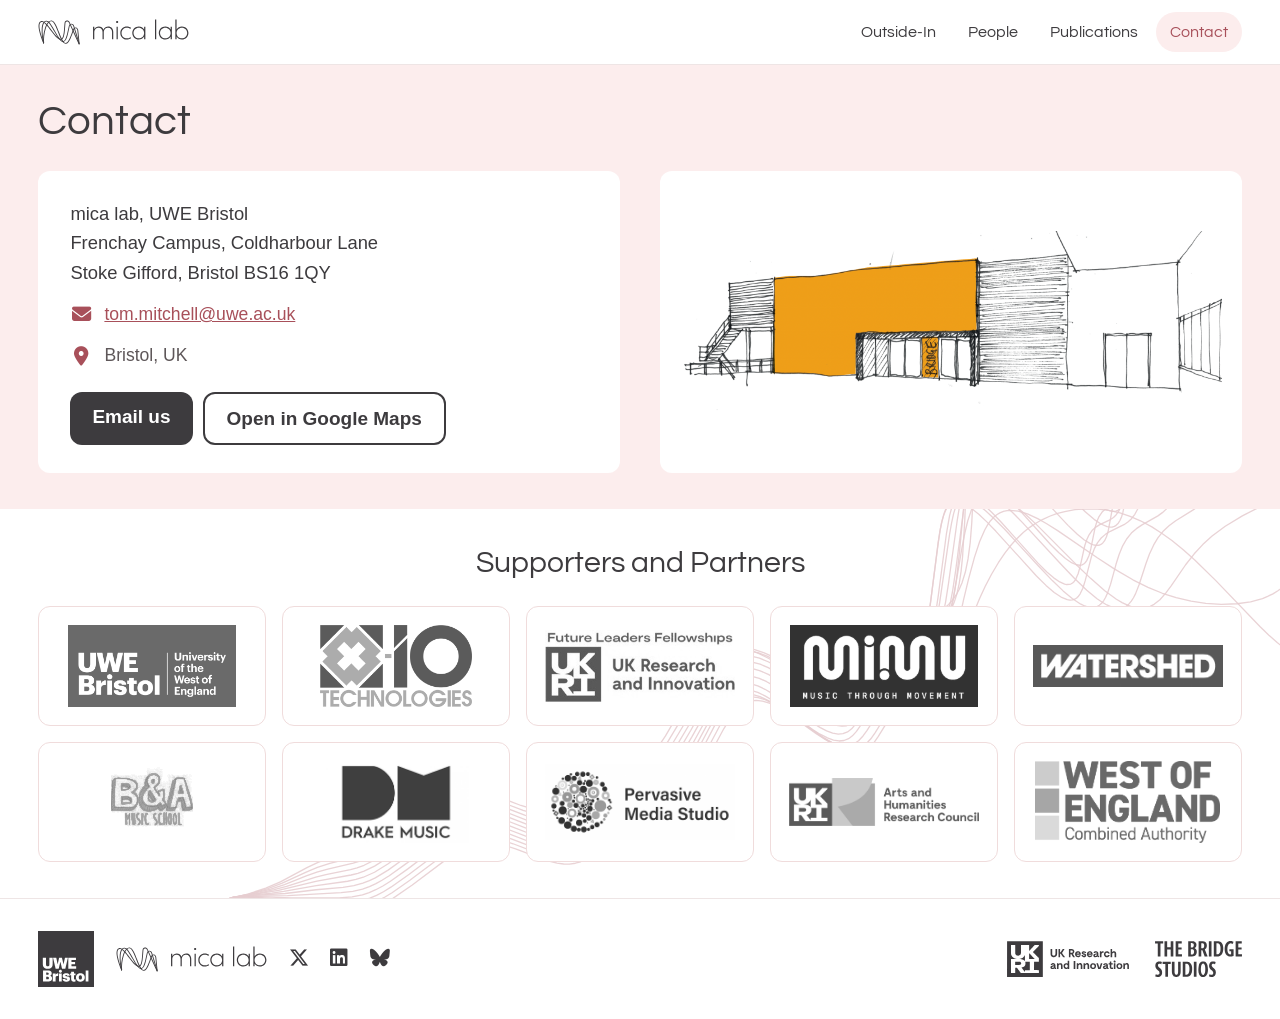
==== contact/index.html @ e56437fc "Redesign the site from the slide template (direction B) Light design using the mica lab palette and " ====
<!DOCTYPE html>
<html lang="en">
<head>
<title>mica lab: Contact</title>
<meta charset="UTF-8">
<meta name="viewport" content="width=device-width, initial-scale=1">
<link rel="stylesheet" href="/css/theme.css?v=5">
<link rel="stylesheet" href="https://cdnjs.cloudflare.com/ajax/libs/font-awesome/6.5.2/css/all.min.css">
<link rel="preconnect" href="https://fonts.googleapis.com">
<link rel="preconnect" href="https://fonts.gstatic.com" crossorigin>
<link href="https://fonts.googleapis.com/css2?family=Questrial&display=swap" rel="stylesheet">
<script src="/nav.js"></script>
<script src="/footer.js"></script>
</head>
<body>
<a class="skip" href="#main">Skip to content</a>
<div id="site-nav"></div>

<!-- Tone curve for pale logos: greyscale, darken mid-tones, keep white white -->
<svg width="0" height="0" style="position:absolute" aria-hidden="true">
  <filter id="ink" color-interpolation-filters="sRGB">
    <feColorMatrix type="saturate" values="0"/>
    <feComponentTransfer>
      <feFuncR type="table" tableValues="0 0.05 0.1 0.15 0.2 0.25 0.3 0.33 0.36 0.39 0.42 0.45 0.48 0.5 0.52 0.54 0.56 0.58 0.6 1"/>
      <feFuncG type="table" tableValues="0 0.05 0.1 0.15 0.2 0.25 0.3 0.33 0.36 0.39 0.42 0.45 0.48 0.5 0.52 0.54 0.56 0.58 0.6 1"/>
      <feFuncB type="table" tableValues="0 0.05 0.1 0.15 0.2 0.25 0.3 0.33 0.36 0.39 0.42 0.45 0.48 0.5 0.52 0.54 0.56 0.58 0.6 1"/>
    </feComponentTransfer>
  </filter>
</svg>

<main id="main">
  <div class="pagewave"></div>

  <header class="titleband blush">
    <div class="wrap"><h1>Contact</h1></div>
  </header>

  <section class="blush" style="padding-top:24px">
    <div class="wrap grid2" style="align-items:stretch">
      <div class="contact-card">
        <address>mica lab, UWE Bristol<br>Frenchay Campus, Coldharbour Lane<br>Stoke Gifford, Bristol BS16 1QY</address>
        <p class="line"><i class="fa-solid fa-envelope" aria-hidden="true"></i><a href="mailto:tom.mitchell@uwe.ac.uk">tom.mitchell@uwe.ac.uk</a></p>
        <p class="line"><i class="fa-solid fa-location-dot" aria-hidden="true"></i>Bristol, UK</p>
        <div class="btns">
          <a class="btn" href="mailto:tom.mitchell@uwe.ac.uk">Email us</a>
          <a class="btn ghost" href="https://maps.app.goo.gl/T4VXNbrNZiYLm13b9">Open in Google Maps</a>
        </div>
      </div>
      <div class="sketch">
        <img src="/images/bridge.png" alt="Architectural sketch of The Bridge building at UWE Bristol, with an orange facade and the word Bridge beside the entrance">
      </div>
    </div>
  </section>

  <section>
    <div class="wrap">
      <h2>Supporters and Partners</h2>
      <div class="logos">
        <a href="https://www.uwe.ac.uk/"><img src="/images/partners/uwe.png" alt="UWE Bristol"></a>
        <a href="https://x-io.co.uk/"><img src="/images/partners/xio.png" alt="x-io Technologies"></a>
        <a href="https://www.ukri.org/what-we-do/developing-people-and-skills/future-leaders-fellowships/"><img src="/images/partners/ukri.jpeg" alt="UKRI Future Leaders Fellowships"></a>
        <a href="https://mimugloves.com/"><img src="/images/partners/mimu.png" alt="MiMU"></a>
        <a href="https://www.watershed.co.uk/"><img src="/images/partners/watershed.png" alt="Watershed"></a>
        <a href="https://billyandandy.co.uk/"><img class="pale" src="/images/partners/banda.jpg" alt="Billy and Andy's Music School"></a>
        <a href="https://www.drakemusic.org/"><img src="/images/partners/drake.png" alt="Drake Music"></a>
        <a href="https://www.watershed.co.uk/studio/"><img src="/images/partners/pmstudio.png" alt="Pervasive Media Studio"></a>
        <a href="https://www.ukri.org/councils/ahrc/"><img src="/images/partners/ahrc.png" alt="Arts and Humanities Research Council"></a>
        <a href="https://www.westofengland-ca.gov.uk/"><img src="/images/partners/weca.png" alt="West of England Combined Authority"></a>
      </div>
    </div>
  </section>
</main>

<div id="site-footer"></div>
</body>
</html>
---- css/theme.css ----
/* mica lab site theme. Design notes: DESIGN.md */

:root {
  --charcoal: #3D3B3E;
  --grey: #5E5759;
  --rose: #A8505A;
  --pink: #F5C4C4;
  --blush: #FCEDED;
  --line: #F0DCDC;
  --gutter: max(16px, 3vw);
  --head: "Century Gothic", "Questrial", sans-serif;
  --body: Corbel, "Segoe UI", "Helvetica Neue", Arial, sans-serif;
}

*, *::before, *::after { box-sizing: border-box; }

html { scroll-behavior: smooth; }
@media (prefers-reduced-motion: reduce) { html { scroll-behavior: auto; } }

body {
  margin: 0;
  background: #fff;
  color: var(--grey);
  font-family: var(--body);
  font-size: 19px;
  line-height: 1.55;
}

h1, h2, h3 {
  font-family: var(--head);
  font-weight: 400;
  color: var(--charcoal);
  line-height: 1.2;
  margin: 0 0 .5em;
}
h1 { font-size: clamp(2rem, 4vw, 2.6rem); }
h2 { font-size: clamp(1.5rem, 3vw, 1.9rem); }
h3 { font-size: 1.1rem; font-weight: 700; }

a { color: var(--rose); }
a:focus-visible, button:focus-visible { outline: 3px solid var(--charcoal); outline-offset: 2px; }
img { max-width: 100%; display: block; }

.wrap { max-width: 1400px; margin: 0 auto; padding: 0 var(--gutter); }
.blush { background: var(--blush); }

.sr-only {
  position: absolute; width: 1px; height: 1px; overflow: hidden;
  clip: rect(0 0 0 0); white-space: nowrap;
}
.skip {
  position: absolute; left: 8px; top: -60px; z-index: 100;
  background: var(--charcoal); color: #fff; padding: 8px 14px; border-radius: 8px;
}
.skip:focus { top: 8px; }

/* ---------- Nav (built by nav.js) ---------- */
.nav { background: #fff; border-bottom: 1px solid #eee5e5; position: relative; z-index: 10; }
.nav .bar { display: flex; align-items: center; height: 64px; }
.nav .logo img { height: 26px; width: auto; }
.nav ul { display: flex; list-style: none; margin: 0 0 0 auto; padding: 0; gap: 4px; }
.nav li a {
  display: block; padding: 8px 14px; border-radius: 999px;
  font-family: var(--head); font-size: 16px; color: var(--charcoal); text-decoration: none;
}
.nav li a:hover { background: var(--blush); }
.nav li a[aria-current="page"] { background: var(--blush); color: var(--rose); }
.nav .menu {
  display: none; margin-left: auto; background: none; border: 0; padding: 8px;
  font-size: 22px; color: var(--charcoal); cursor: pointer;
}
@media (max-width: 700px) {
  .nav .menu { display: block; }
  .nav ul { display: none; }
  .nav.open ul {
    display: flex; flex-direction: column; position: absolute; left: 0; right: 0; top: 64px;
    background: #fff; border-bottom: 1px solid #eee5e5; padding: 8px var(--gutter) 16px;
  }
}

/* ---------- Page structure ---------- */
main { position: relative; }
main section, main header { position: relative; }
main section > .wrap, main header > .wrap { position: relative; z-index: 1; }
section { padding: 36px 0; }
section h2 { text-align: center; margin-bottom: .8em; }

/* Faint waveform stretched behind the whole page (all pages except Publications) */
.pagewave {
  position: absolute; inset: 0; z-index: 0; pointer-events: none;
  background: url(/images/waves/page-band.svg) no-repeat center / 100% 100%;
  opacity: .28;
}
/* A band that should sit above the page waveform */
section.above { z-index: 1; }

.titleband { padding: 32px 0 0; }
.titleband h1 { margin: 0; }
.titleband .sub { font-family: var(--head); color: var(--charcoal); font-size: 1.15rem; margin: .3em 0 0; }

.btn {
  display: inline-block; margin-top: 10px; padding: 10px 22px; border-radius: 12px;
  background: var(--charcoal); color: #fff; text-decoration: none; font-weight: 700;
}
.btn:hover { background: var(--rose); }
.btn.ghost { background: transparent; color: var(--charcoal); border: 2px solid var(--charcoal); }
.btn.ghost:hover { background: var(--charcoal); color: #fff; }

.grid2 { display: grid; grid-template-columns: 1fr 1fr; gap: 40px; }
@media (max-width: 700px) { .grid2 { grid-template-columns: 1fr; } }

/* ---------- Home ---------- */
.home-hero { padding: 72px 0 64px; overflow: hidden; }
.home-hero .herowave {
  position: absolute; inset: 0; pointer-events: none;
  background: url(/images/waves/page-band.svg) no-repeat center / 100% 100%;
  opacity: .35;
}
.home-hero h1 { font-size: clamp(3rem, 8vw, 5.5rem); line-height: 1; margin: 0 0 .25em; }
.home-hero .lede { font-family: var(--head); color: var(--charcoal); font-size: 1.25rem; margin: 0 0 1.2em; }
.home-hero .about { max-width: 40em; margin: 0; }
.collab { max-width: 40em; }
.collab .big {
  font-family: var(--head); color: var(--charcoal);
  font-size: clamp(1.5rem, 3vw, 2rem); line-height: 1.3; margin: 0 0 .6em;
}
.strip { width: 100%; height: 260px; object-fit: cover; border-radius: 12px; }

/* ---------- People ---------- */
.people {
  display: flex; flex-wrap: wrap; justify-content: center;
  gap: 24px 20px; text-align: center;
}
.people > div { width: calc((100% - 4 * 20px) / 5); }
.people .disc {
  max-width: 140px; aspect-ratio: 1; margin: 0 auto 10px;
  border-radius: 50%; padding: 5px; background: var(--pink);
}
.blush .people .disc { background: #fff; }
.people .disc img { width: 100%; height: 100%; object-fit: cover; border-radius: 50%; }
.people b { display: block; color: var(--charcoal); font-family: var(--head); font-size: 1.05rem; }
.people span { display: block; font-size: 15px; line-height: 1.4; margin-top: 2px; }
.people.small > div { width: calc((100% - 5 * 20px) / 6); }
.people.small .disc { max-width: 110px; padding: 4px; }
.people.small b { font-size: 1rem; }
@media (max-width: 900px) {
  .people > div, .people.small > div { width: calc((100% - 2 * 20px) / 3); }
}
@media (max-width: 600px) {
  .people > div, .people.small > div { width: calc((100% - 20px) / 2); }
}

/* ---------- Outside-In ---------- */
.oihead { display: flex; align-items: center; justify-content: space-between; gap: 24px; flex-wrap: wrap; }
.oihead .ukri { height: 56px; width: auto; }
.oihead h1 i { margin-right: .07em; } /* stop the italic "In" crowding the "t" */
.video { max-width: 1000px; margin: 0 auto; }
.video .frame { position: relative; aspect-ratio: 16 / 9; border-radius: 12px; overflow: hidden; background: #000; }
.video iframe { position: absolute; inset: 0; width: 100%; height: 100%; border: 0; }
.ad { display: flex; align-items: center; gap: 16px; flex-wrap: wrap; margin-top: 14px; }
.ad b { font-family: var(--head); color: var(--charcoal); }
details.adtext { margin-top: 12px; background: #fff; border-radius: 12px; padding: 14px 20px; }
details.adtext summary { cursor: pointer; font-family: var(--head); color: var(--charcoal); font-weight: 700; }
details.adtext p { margin: .8em 0 0; }
.lede-big {
  font-family: var(--head); color: var(--charcoal);
  font-size: clamp(1.25rem, 2.2vw, 1.5rem); line-height: 1.45; max-width: 820px; margin: 0 auto 1em;
}
.prose { max-width: 820px; margin: 0 auto; }
.diagram { max-width: 1100px; margin: 0 auto; }
.diagram img { width: 100%; }

/* ---------- Publications ---------- */
.tools {
  position: sticky; top: 0; z-index: 5;
  background: rgba(255, 255, 255, .96); border-bottom: 1px solid var(--line);
}
.tools .wrap { display: flex; flex-direction: column; gap: 8px; padding-top: 12px; padding-bottom: 12px; }
.tools .row { display: flex; flex-wrap: wrap; gap: 6px; align-items: center; }
.tools .lbl { font-family: var(--head); color: var(--charcoal); font-size: 15px; min-width: 64px; }
.chip {
  font: inherit; font-size: 14px; color: var(--charcoal); background: #fff;
  border: 1.5px solid #ead3d3; border-radius: 999px; padding: 3px 12px; cursor: pointer;
}
.chip[aria-pressed="true"] { background: var(--charcoal); border-color: var(--charcoal); color: #fff; }
.chip .n { color: var(--grey); font-size: 12px; margin-left: 4px; }
.chip[aria-pressed="true"] .n { color: var(--pink); }
.yr { font-size: 14px; color: var(--rose); text-decoration: none; padding: 2px 6px; border-radius: 6px; }
.yr:hover { background: var(--blush); }
.yr.off, .year.off, .pub.off { display: none; }
@media (max-width: 700px) { .tools { position: static; } .tools .lbl { min-width: 0; width: 100%; } }

.pubs { max-width: 1080px; margin-left: max(0px, calc((100vw - 1400px) / 2)); padding-top: 8px; }
.pubs .year {
  display: grid; grid-template-columns: 120px 1fr; gap: 20px;
  padding: 14px 0; border-top: 1px solid var(--line); scroll-margin-top: 110px;
}
.pubs .year:first-child { border-top: 0; }
.pubs .y {
  font-size: 1.7rem; color: var(--rose); line-height: 1; text-align: left;
  margin: 0; position: sticky; top: 84px; align-self: start;
}
.pub { display: grid; grid-template-columns: 60px 1fr; gap: 16px; padding: 7px 0; }
.pub .thumb img, .pub .ph { width: 60px; height: 76px; }
.pub .thumb img {
  object-fit: cover; object-position: top; border-radius: 6px;
  border: 1px solid #eadede; background: #fff;
}
.pub .a { font-size: 15px; margin: 0 0 2px; }
.pub .cite { margin: 0; line-height: 1.4; }
.pub .cite a { color: var(--charcoal); text-decoration: none; }
.pub .cite a:hover .t { text-decoration: underline; }
.pub .t { font-family: var(--head); font-size: 1.05rem; }
.pub .v { font-size: 16px; color: var(--grey); }
.pub .acts { display: flex; gap: 8px; flex-wrap: wrap; margin-top: 4px; }
.pub .acts a {
  display: inline-flex; align-items: center; gap: 6px; padding: 2px 11px;
  font-size: 13.5px; font-weight: 700; text-decoration: none;
  color: var(--rose); background: var(--blush); border-radius: 999px;
}
.pub .acts a:hover { background: var(--pink); color: var(--charcoal); }
.badge {
  display: inline-flex; align-items: center; gap: 6px; margin-right: 8px; padding: 1px 10px;
  font-size: 13px; font-weight: 700; color: #fff; background: var(--rose);
  border-radius: 999px; vertical-align: 2px;
}
@media (max-width: 700px) {
  .pubs .year { grid-template-columns: 1fr; gap: 4px; }
  .pubs .y { position: static; }
  .pub { grid-template-columns: 56px 1fr; gap: 14px; }
  .pub .thumb img { width: 56px; height: 72px; }
}

/* ---------- Contact ---------- */
.contact-card { background: #fff; border-radius: 12px; padding: 28px 32px; }
.contact-card address { font-style: normal; font-size: 1.15rem; line-height: 1.6; color: var(--charcoal); }
.contact-card .line { display: flex; align-items: center; gap: 12px; margin: 14px 0 0; font-size: 1.1rem; }
.contact-card .line i { width: 22px; text-align: center; color: var(--rose); font-size: 1.2rem; }
.contact-card .btns { margin-top: 22px; display: flex; gap: 10px; flex-wrap: wrap; }
.contact-card .btns .btn { margin-top: 0; }
.sketch { background: #fff; border-radius: 12px; padding: 20px; display: flex; align-items: center; }
.sketch img { width: 100%; }
.logos { display: grid; grid-template-columns: repeat(5, 1fr); gap: 16px; }
.logos a {
  display: flex; align-items: center; justify-content: center; height: 120px; padding: 18px;
  background: #fff; border: 1px solid var(--line); border-radius: 12px;
}
.logos a:hover, .logos a:focus-visible { border-color: var(--rose); }
.logos img {
  max-width: 100%; max-height: 100%; object-fit: contain;
  filter: grayscale(1); opacity: .8; transition: filter .2s, opacity .2s;
}
.logos img.pale { filter: url(#ink); } /* pale logos: darken mid-tones, keep white */
.logos a:hover img, .logos a:focus-visible img { filter: none; opacity: 1; }
@media (prefers-reduced-motion: reduce) { .logos img { transition: none; } }
@media (max-width: 900px) { .logos { grid-template-columns: repeat(3, 1fr); } }
@media (max-width: 600px) { .logos { grid-template-columns: repeat(2, 1fr); } .logos a { height: 96px; } }

/* ---------- Footer (built by footer.js) ---------- */
.site-footer { background: #fff; border-top: 1px solid #eee5e5; padding: 32px 0; }
.site-footer .row { display: flex; align-items: center; gap: 22px; flex-wrap: wrap; }
.site-footer .uwe { height: 56px; width: auto; }
.site-footer .mark { height: 26px; width: auto; }
.site-footer .social a { color: var(--charcoal); font-size: 20px; margin-right: 16px; text-decoration: none; }
.site-footer .social a:hover { color: var(--rose); }
.site-footer .partners { margin-left: auto; display: flex; gap: 26px; align-items: center; }
.site-footer .partners img { height: 36px; width: auto; }
@media (max-width: 700px) { .site-footer .partners { margin-left: 0; } }

/* Waveforms get squeezed tall on phones, so keep them fainter there */
@media (max-width: 700px) {
  .home-hero .herowave { opacity: .18; }
  .pagewave { opacity: .16; }
}
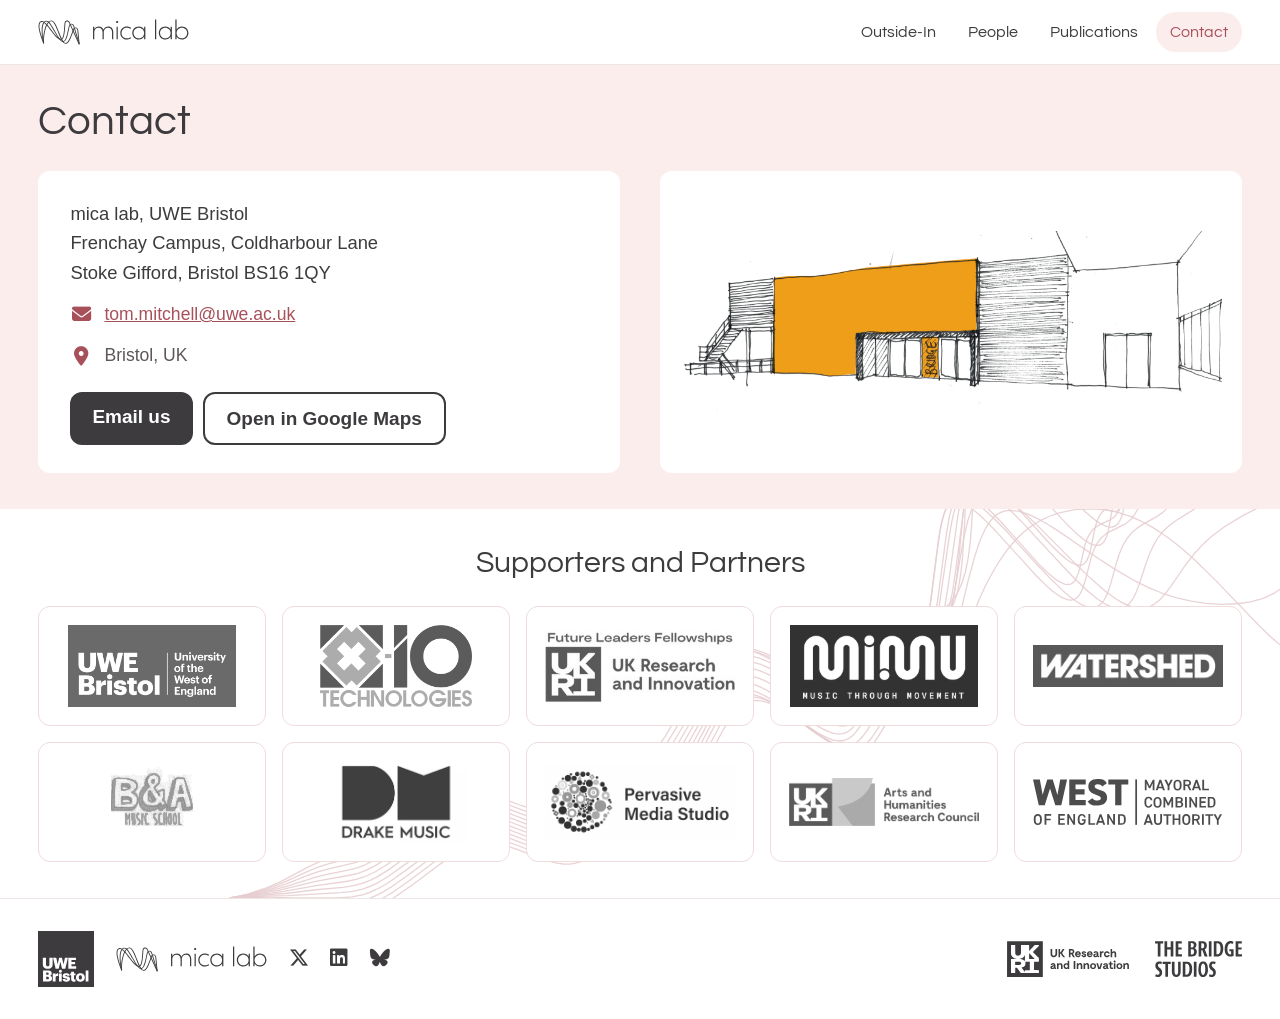
==== commit 2cfd8b8a: "Replace WECA with WEMCA The West of England Combined Authority is now the West of England Mayoral Co" ====
--- a/contact/index.html
+++ b/contact/index.html
@@ -65,7 +65,7 @@
         <a href="https://www.drakemusic.org/"><img src="/images/partners/drake.png" alt="Drake Music"></a>
         <a href="https://www.watershed.co.uk/studio/"><img src="/images/partners/pmstudio.png" alt="Pervasive Media Studio"></a>
         <a href="https://www.ukri.org/councils/ahrc/"><img src="/images/partners/ahrc.png" alt="Arts and Humanities Research Council"></a>
-        <a href="https://www.westofengland-ca.gov.uk/"><img src="/images/partners/weca.png" alt="West of England Combined Authority"></a>
+        <a href="https://www.westofengland-ca.gov.uk/"><img src="/images/partners/wemca.svg" alt="West of England Mayoral Combined Authority"></a>
       </div>
     </div>
   </section>
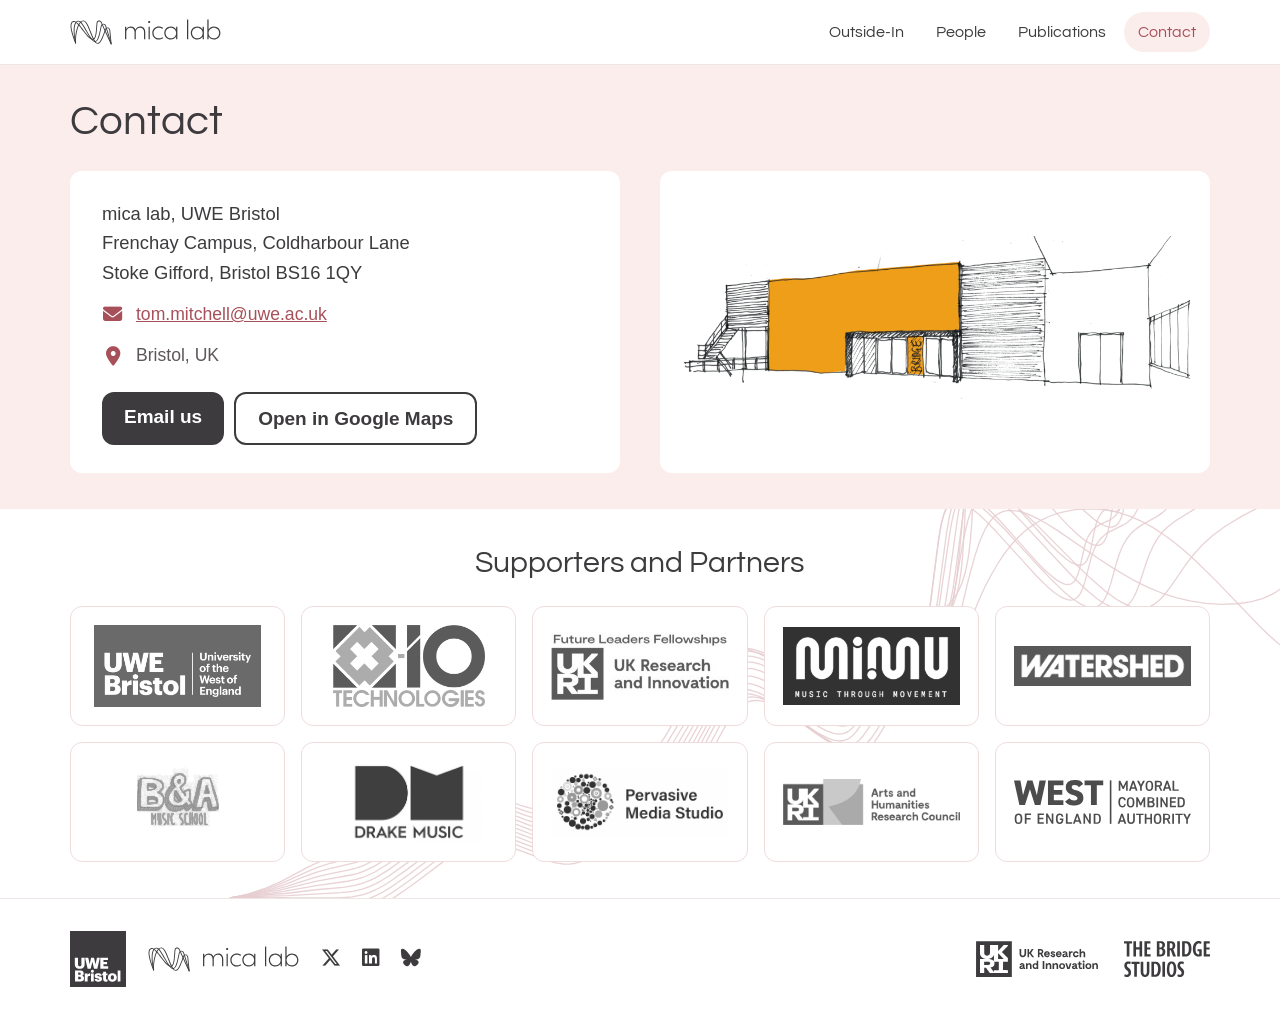
==== commit 7057e1ac: "Publications: Google Scholar-style list; centre all pages at 1140px - Rebuild the Publications page " ====
--- a/contact/index.html
+++ b/contact/index.html
@@ -4,7 +4,7 @@
 <title>mica lab: Contact</title>
 <meta charset="UTF-8">
 <meta name="viewport" content="width=device-width, initial-scale=1">
-<link rel="stylesheet" href="/css/theme.css?v=5">
+<link rel="stylesheet" href="/css/theme.css?v=6">
 <link rel="stylesheet" href="https://cdnjs.cloudflare.com/ajax/libs/font-awesome/6.5.2/css/all.min.css">
 <link rel="preconnect" href="https://fonts.googleapis.com">
 <link rel="preconnect" href="https://fonts.gstatic.com" crossorigin>
--- a/css/theme.css
+++ b/css/theme.css
@@ -41,7 +41,7 @@
 a:focus-visible, button:focus-visible { outline: 3px solid var(--charcoal); outline-offset: 2px; }
 img { max-width: 100%; display: block; }
 
-.wrap { max-width: 1400px; margin: 0 auto; padding: 0 var(--gutter); }
+.wrap { max-width: calc(1140px + 2 * var(--gutter)); margin: 0 auto; padding: 0 var(--gutter); } /* 1140px content column, centred */
 .blush { background: var(--blush); }
 
 .sr-only {
@@ -185,50 +185,45 @@
 .chip[aria-pressed="true"] { background: var(--charcoal); border-color: var(--charcoal); color: #fff; }
 .chip .n { color: var(--grey); font-size: 12px; margin-left: 4px; }
 .chip[aria-pressed="true"] .n { color: var(--pink); }
-.yr { font-size: 14px; color: var(--rose); text-decoration: none; padding: 2px 6px; border-radius: 6px; }
-.yr:hover { background: var(--blush); }
-.yr.off, .year.off, .pub.off { display: none; }
 @media (max-width: 700px) { .tools { position: static; } .tools .lbl { min-width: 0; width: 100%; } }
 
-.pubs { max-width: 1080px; margin-left: max(0px, calc((100vw - 1400px) / 2)); padding-top: 8px; }
-.pubs .year {
-  display: grid; grid-template-columns: 120px 1fr; gap: 20px;
-  padding: 14px 0; border-top: 1px solid var(--line); scroll-margin-top: 110px;
-}
-.pubs .year:first-child { border-top: 0; }
-.pubs .y {
-  font-size: 1.7rem; color: var(--rose); line-height: 1; text-align: left;
-  margin: 0; position: sticky; top: 84px; align-self: start;
-}
-.pub { display: grid; grid-template-columns: 60px 1fr; gap: 16px; padding: 7px 0; }
-.pub .thumb img, .pub .ph { width: 60px; height: 76px; }
-.pub .thumb img {
-  object-fit: cover; object-position: top; border-radius: 6px;
-  border: 1px solid #eadede; background: #fff;
-}
-.pub .a { font-size: 15px; margin: 0 0 2px; }
-.pub .cite { margin: 0; line-height: 1.4; }
-.pub .cite a { color: var(--charcoal); text-decoration: none; }
-.pub .cite a:hover .t { text-decoration: underline; }
-.pub .t { font-family: var(--head); font-size: 1.05rem; }
-.pub .v { font-size: 16px; color: var(--grey); }
-.pub .acts { display: flex; gap: 8px; flex-wrap: wrap; margin-top: 4px; }
-.pub .acts a {
-  display: inline-flex; align-items: center; gap: 6px; padding: 2px 11px;
-  font-size: 13.5px; font-weight: 700; text-decoration: none;
-  color: var(--rose); background: var(--blush); border-radius: 999px;
-}
-.pub .acts a:hover { background: var(--pink); color: var(--charcoal); }
+/* Scholar-style list: thumbnail | title, authors, venue, labels | links | year */
+.shead, .srow { display: grid; grid-template-columns: 52px minmax(0, 1fr) 90px 48px; gap: 0 16px; }
+.shead {
+  font-size: 12px; letter-spacing: .06em; text-transform: uppercase; color: var(--grey);
+  border-bottom: 1px solid #e3d2d2; padding: 10px 0 6px;
+}
+.srow { padding: 12px 0; border-bottom: 1px solid var(--line); align-items: start; }
+.srow.off { display: none; }
+.srow .thumb img {
+  width: 52px; height: 52px; object-fit: cover; object-position: top;
+  border-radius: 6px; border: 1px solid #eadede; background: #fff;
+}
+.srow .ti { display: block; color: var(--rose); text-decoration: none; line-height: 1.3; font-size: 17px; }
+.srow .ti:hover { text-decoration: underline; }
+.srow .au, .srow .ve, .srow .yr { color: #7a7375; font-size: 14px; line-height: 1.35; }
+.srow .au { margin-top: 3px; }
+.srow .vy { display: none; } /* year repeated in the venue line on phones only */
+.srow .labels { margin-top: 5px; }
+.srow .lk { display: flex; flex-direction: column; align-items: flex-start; gap: 2px; font-size: 13.5px; }
+.srow .lk a { display: inline-flex; gap: 6px; align-items: center; color: var(--rose); text-decoration: none; }
+.srow .lk a:hover { text-decoration: underline; }
+.srow .lk i { width: 14px; text-align: center; font-size: 12px; }
+.more-btn {
+  font: inherit; font-size: 13px; color: var(--rose); background: none; border: 0;
+  padding: 0 2px; cursor: pointer; text-decoration: underline;
+}
 .badge {
-  display: inline-flex; align-items: center; gap: 6px; margin-right: 8px; padding: 1px 10px;
-  font-size: 13px; font-weight: 700; color: #fff; background: var(--rose);
-  border-radius: 999px; vertical-align: 2px;
+  display: inline-flex; align-items: center; gap: 6px; margin-right: 6px; padding: 0 8px;
+  font-size: 12.5px; color: var(--rose); border: 1px solid #e3b8bd; border-radius: 999px;
 }
 @media (max-width: 700px) {
-  .pubs .year { grid-template-columns: 1fr; gap: 4px; }
-  .pubs .y { position: static; }
-  .pub { grid-template-columns: 56px 1fr; gap: 14px; }
-  .pub .thumb img { width: 56px; height: 72px; }
+  .shead { display: none; }
+  .srow { grid-template-columns: 44px minmax(0, 1fr); gap: 4px 12px; }
+  .srow .thumb img { width: 44px; height: 44px; }
+  .srow .lk { grid-column: 2; flex-direction: row; flex-wrap: wrap; gap: 4px 14px; }
+  .srow .yr { display: none; }
+  .srow .vy { display: inline; }
 }
 
 /* ---------- Contact ---------- */
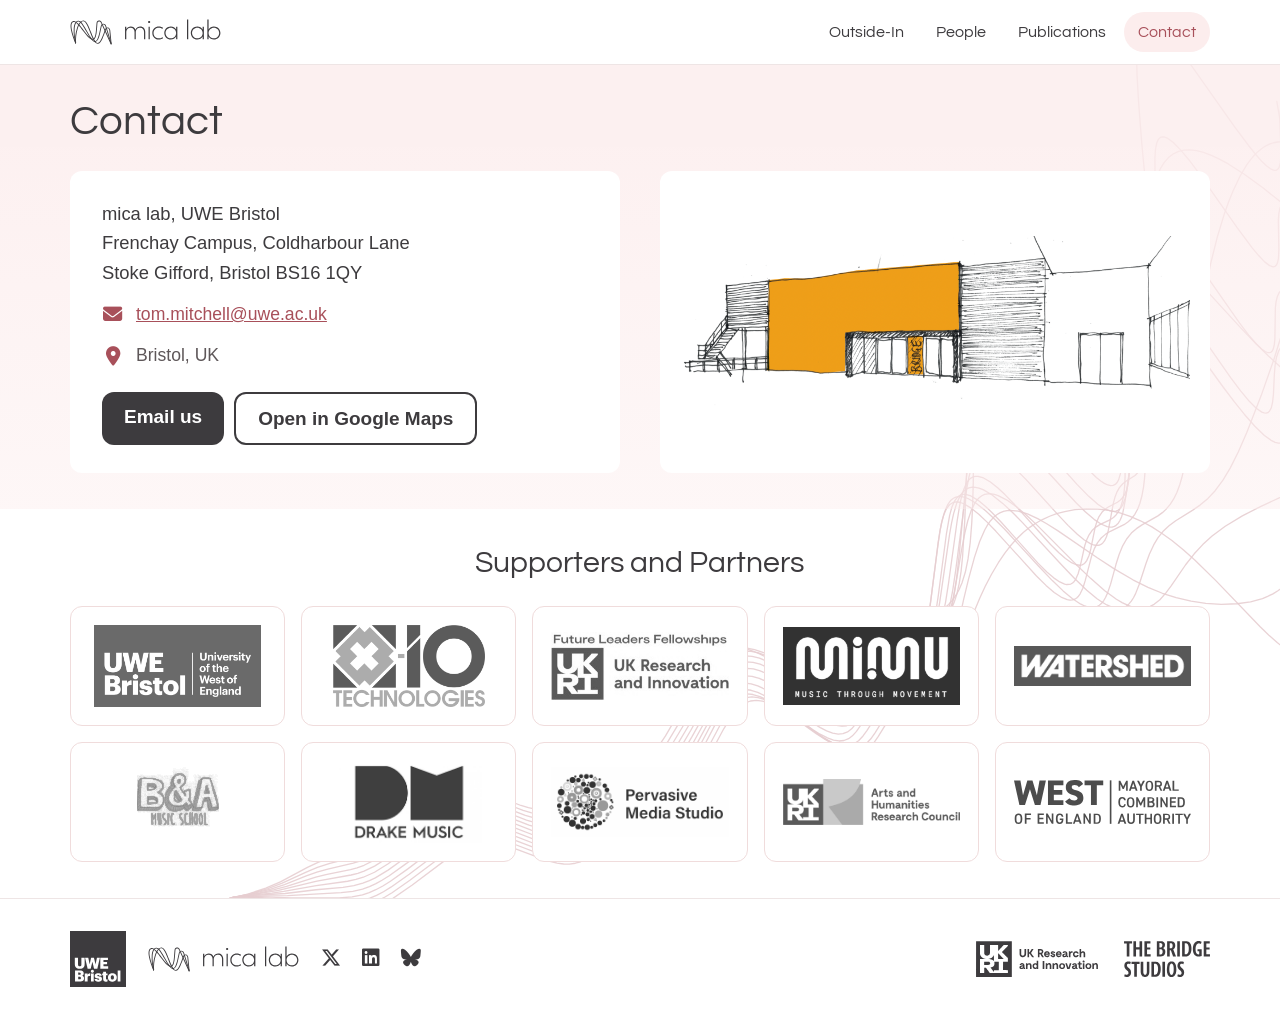
==== commit 371aca47: "Lighter pink bands, smaller landing text, "and" instead of "&" - Blush bands are translucent with a " ====
--- a/contact/index.html
+++ b/contact/index.html
@@ -4,7 +4,7 @@
 <title>mica lab: Contact</title>
 <meta charset="UTF-8">
 <meta name="viewport" content="width=device-width, initial-scale=1">
-<link rel="stylesheet" href="/css/theme.css?v=6">
+<link rel="stylesheet" href="/css/theme.css?v=9">
 <link rel="stylesheet" href="https://cdnjs.cloudflare.com/ajax/libs/font-awesome/6.5.2/css/all.min.css">
 <link rel="preconnect" href="https://fonts.googleapis.com">
 <link rel="preconnect" href="https://fonts.gstatic.com" crossorigin>
--- a/css/theme.css
+++ b/css/theme.css
@@ -43,6 +43,9 @@
 
 .wrap { max-width: calc(1140px + 2 * var(--gutter)); margin: 0 auto; padding: 0 var(--gutter); } /* 1140px content column, centred */
 .blush { background: var(--blush); }
+/* Bands are translucent with a soft fade, so the background waveform shows through */
+main .blush { background: linear-gradient(to bottom, rgba(252, 237, 237, .8), rgba(252, 237, 237, .45)); }
+main .titleband.blush { background: rgba(252, 237, 237, .8); } /* flat, so it joins the band below without a seam */
 
 .sr-only {
   position: absolute; width: 1px; height: 1px; overflow: hidden;
@@ -110,19 +113,20 @@
 @media (max-width: 700px) { .grid2 { grid-template-columns: 1fr; } }
 
 /* ---------- Home ---------- */
-.home-hero { padding: 72px 0 64px; overflow: hidden; }
-.home-hero .herowave {
+.herozone { position: relative; overflow: hidden; } /* landing hero + contact band share one waveform */
+.home-hero { padding: 72px 0 64px; }
+.herozone .herowave {
   position: absolute; inset: 0; pointer-events: none;
   background: url(/images/waves/page-band.svg) no-repeat center / 100% 100%;
   opacity: .35;
 }
 .home-hero h1 { font-size: clamp(3rem, 8vw, 5.5rem); line-height: 1; margin: 0 0 .25em; }
 .home-hero .lede { font-family: var(--head); color: var(--charcoal); font-size: 1.25rem; margin: 0 0 1.2em; }
-.home-hero .about { max-width: 40em; margin: 0; }
+.home-hero .about { max-width: 40em; margin: 0; font-size: 17px; }
 .collab { max-width: 40em; }
 .collab .big {
   font-family: var(--head); color: var(--charcoal);
-  font-size: clamp(1.5rem, 3vw, 2rem); line-height: 1.3; margin: 0 0 .6em;
+  font-size: 17px; line-height: 1.55; margin: 0 0 .6em;
 }
 .strip { width: 100%; height: 260px; object-fit: cover; border-radius: 12px; }
 
@@ -264,6 +268,6 @@
 
 /* Waveforms get squeezed tall on phones, so keep them fainter there */
 @media (max-width: 700px) {
-  .home-hero .herowave { opacity: .18; }
+  .herozone .herowave { opacity: .18; }
   .pagewave { opacity: .16; }
 }
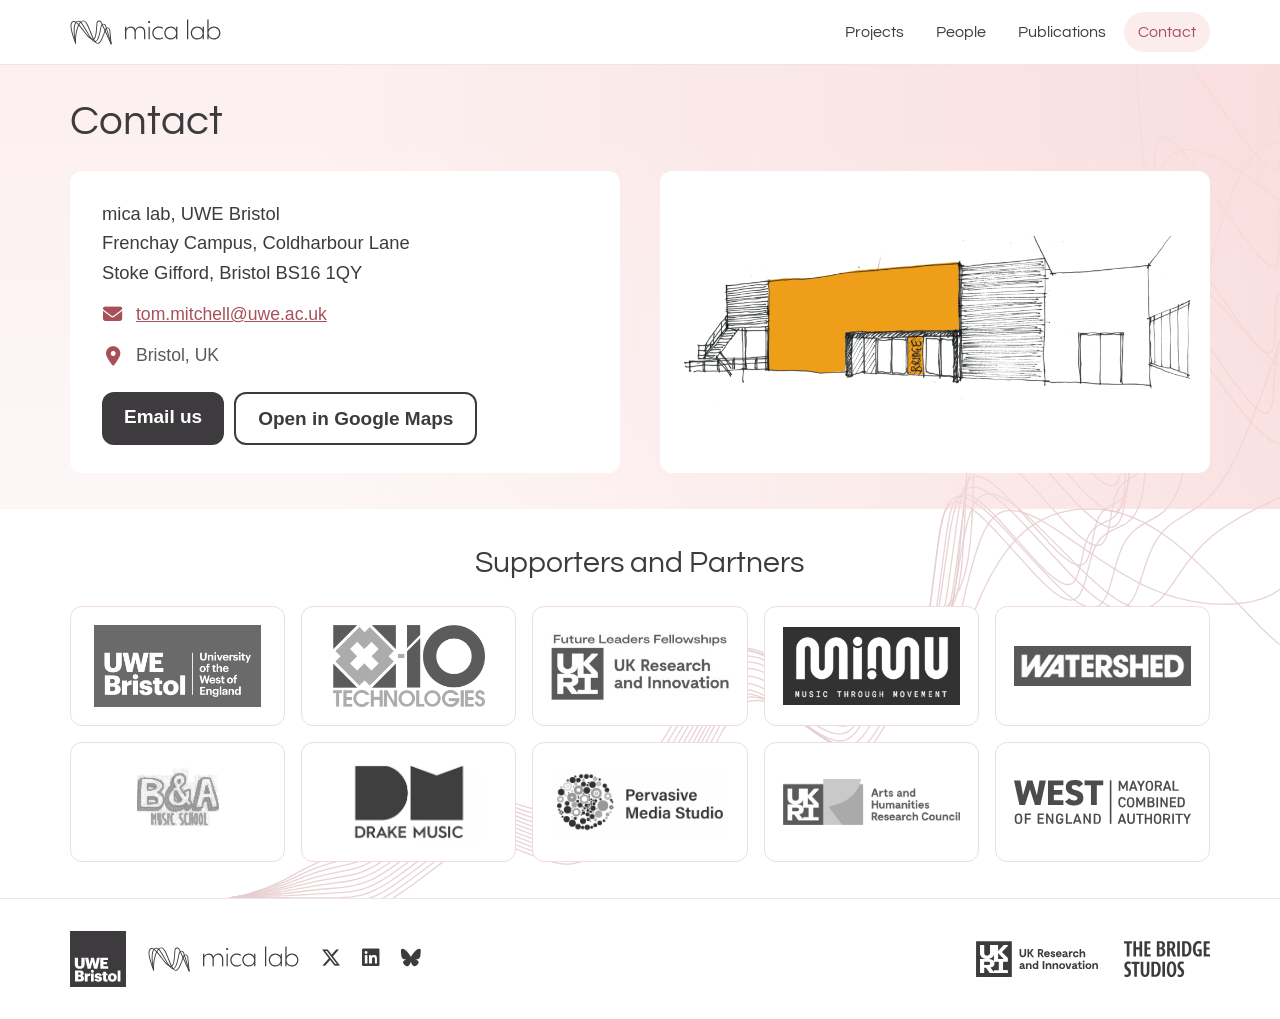
==== commit 586ae908: "Add Projects: tile grid with pop-ups; merge Outside-In into it - projects/: square tile grid (names " ====
--- a/contact/index.html
+++ b/contact/index.html
@@ -4,7 +4,7 @@
 <title>mica lab: Contact</title>
 <meta charset="UTF-8">
 <meta name="viewport" content="width=device-width, initial-scale=1">
-<link rel="stylesheet" href="/css/theme.css?v=9">
+<link rel="stylesheet" href="/css/theme.css?v=13">
 <link rel="stylesheet" href="https://cdnjs.cloudflare.com/ajax/libs/font-awesome/6.5.2/css/all.min.css">
 <link rel="preconnect" href="https://fonts.googleapis.com">
 <link rel="preconnect" href="https://fonts.gstatic.com" crossorigin>
@@ -17,7 +17,7 @@
 <div id="site-nav"></div>
 
 <!-- Tone curve for pale logos: greyscale, darken mid-tones, keep white white -->
-<svg width="0" height="0" style="position:absolute" aria-hidden="true">
+<svg width="0" height="0" style="position:absolute" aria-hidden="true" data-preview="ink">
   <filter id="ink" color-interpolation-filters="sRGB">
     <feColorMatrix type="saturate" values="0"/>
     <feComponentTransfer>
@@ -36,7 +36,7 @@
   </header>
 
   <section class="blush" style="padding-top:24px">
-    <div class="wrap grid2" style="align-items:stretch">
+    <div class="wrap grid2" style="align-items:stretch" data-preview="card">
       <div class="contact-card">
         <address>mica lab, UWE Bristol<br>Frenchay Campus, Coldharbour Lane<br>Stoke Gifford, Bristol BS16 1QY</address>
         <p class="line"><i class="fa-solid fa-envelope" aria-hidden="true"></i><a href="mailto:tom.mitchell@uwe.ac.uk">tom.mitchell@uwe.ac.uk</a></p>
@@ -55,7 +55,7 @@
   <section>
     <div class="wrap">
       <h2>Supporters and Partners</h2>
-      <div class="logos">
+      <div class="logos" data-preview="partners">
         <a href="https://www.uwe.ac.uk/"><img src="/images/partners/uwe.png" alt="UWE Bristol"></a>
         <a href="https://x-io.co.uk/"><img src="/images/partners/xio.png" alt="x-io Technologies"></a>
         <a href="https://www.ukri.org/what-we-do/developing-people-and-skills/future-leaders-fellowships/"><img src="/images/partners/ukri.jpeg" alt="UKRI Future Leaders Fellowships"></a>
--- a/css/theme.css
+++ b/css/theme.css
@@ -6,6 +6,9 @@
   --rose: #A8505A;
   --pink: #F5C4C4;
   --blush: #FCEDED;
+  /* Laid over blush bands: pale where the text sits on the left, warming to pink on the right.
+     It runs across, not down, so stacked bands line up without a seam. */
+  --blush-tint: linear-gradient(to right, rgba(245, 196, 196, 0) 25%, rgba(245, 196, 196, .4));
   --line: #F0DCDC;
   --gutter: max(16px, 3vw);
   --head: "Century Gothic", "Questrial", sans-serif;
@@ -44,8 +47,8 @@
 .wrap { max-width: calc(1140px + 2 * var(--gutter)); margin: 0 auto; padding: 0 var(--gutter); } /* 1140px content column, centred */
 .blush { background: var(--blush); }
 /* Bands are translucent with a soft fade, so the background waveform shows through */
-main .blush { background: linear-gradient(to bottom, rgba(252, 237, 237, .8), rgba(252, 237, 237, .45)); }
-main .titleband.blush { background: rgba(252, 237, 237, .8); } /* flat, so it joins the band below without a seam */
+main .blush { background: var(--blush-tint), linear-gradient(to bottom, rgba(252, 237, 237, .8), rgba(252, 237, 237, .45)); }
+main .titleband.blush { background: var(--blush-tint), rgba(252, 237, 237, .8); } /* no top-to-bottom fade, so it joins the band below without a seam */
 
 .sr-only {
   position: absolute; width: 1px; height: 1px; overflow: hidden;
@@ -113,7 +116,7 @@
 @media (max-width: 700px) { .grid2 { grid-template-columns: 1fr; } }
 
 /* ---------- Home ---------- */
-.herozone { position: relative; overflow: hidden; } /* landing hero + contact band share one waveform */
+.herozone { position: relative; overflow: hidden; } /* the landing hero and banner band sit over one waveform */
 .home-hero { padding: 72px 0 64px; }
 .herozone .herowave {
   position: absolute; inset: 0; pointer-events: none;
@@ -123,12 +126,46 @@
 .home-hero h1 { font-size: clamp(3rem, 8vw, 5.5rem); line-height: 1; margin: 0 0 .25em; }
 .home-hero .lede { font-family: var(--head); color: var(--charcoal); font-size: 1.25rem; margin: 0 0 1.2em; }
 .home-hero .about { max-width: 40em; margin: 0; font-size: 17px; }
-.collab { max-width: 40em; }
-.collab .big {
-  font-family: var(--head); color: var(--charcoal);
-  font-size: 17px; line-height: 1.55; margin: 0 0 .6em;
-}
-.strip { width: 100%; height: 260px; object-fit: cover; border-radius: 12px; }
+/* The whole collage, in the content column on a blush band, toned to the palette
+   (partly greyscale with a pink tint, so some colour comes through). On phones it keeps a readable height and scrolls sideways. */
+.bannerband { padding: 28px 0; }
+.banner { position: relative; z-index: 1; }
+.banner { overflow-x: auto; border-radius: 12px; }
+.banner .bin { position: relative; } /* sized to the image, so the tint scrolls with it on phones */
+.banner img { width: 100%; height: auto; filter: grayscale(.55) contrast(.9) brightness(1.05); }
+.banner .bin::after { content: ""; position: absolute; inset: 0; pointer-events: none; background: var(--pink); mix-blend-mode: multiply; opacity: .4; }
+@media (max-width: 700px) {
+  .banner .bin { width: max-content; }
+  .banner img { width: auto; max-width: none; height: 150px; }
+}
+
+/* Previews of the other pages, filled by previews.js */
+.preview { padding: 48px 0; }
+.pvhead { margin-bottom: 18px; }
+.pvhead h2 { margin: 0; text-align: left; }
+/* Each preview is cut off with a fade (a mask, so the waveform shows through), to show there is more on the full page */
+.pvclip.loaded { position: relative; max-height: var(--pv-h); overflow: hidden; }
+.pvclip.loaded {
+  -webkit-mask-image: linear-gradient(to bottom, #000 calc(100% - 140px), transparent);
+  mask-image: linear-gradient(to bottom, #000 calc(100% - 140px), transparent);
+}
+/* A different slide waveform, very faint, behind each preview */
+.pvwave {
+  position: absolute; inset: 0; z-index: 0; pointer-events: none;
+  background: no-repeat center / 100% 100%; opacity: .28;
+}
+@media (max-width: 700px) { .pvwave { opacity: .16; } }
+@media (max-width: 700px) { .pvclip.loaded { max-height: var(--pv-h-sm); } }
+.pvmore { text-align: center; margin: 14px 0 0; }
+.pvclip .people + .people { margin-top: 32px; }
+.pvmore a {
+  display: inline-block; font-family: var(--head); font-size: 17px; text-decoration: none;
+  color: var(--rose); border: 2px solid var(--rose); border-radius: 999px; padding: 6px 20px;
+}
+.pvmore a:hover { background: var(--rose); color: #fff; }
+.pvmore a i { font-size: .85em; margin-left: 4px; }
+.preview .logos { margin-top: 24px; }
+.preview .ptiles { padding-top: 4px; } /* room for the focus ring */
 
 /* ---------- People ---------- */
 .people {
@@ -154,10 +191,7 @@
   .people > div, .people.small > div { width: calc((100% - 20px) / 2); }
 }
 
-/* ---------- Outside-In ---------- */
-.oihead { display: flex; align-items: center; justify-content: space-between; gap: 24px; flex-wrap: wrap; }
-.oihead .ukri { height: 56px; width: auto; }
-.oihead h1 i { margin-right: .07em; } /* stop the italic "In" crowding the "t" */
+/* ---------- Video with audio description (project pages) ---------- */
 .video { max-width: 1000px; margin: 0 auto; }
 .video .frame { position: relative; aspect-ratio: 16 / 9; border-radius: 12px; overflow: hidden; background: #000; }
 .video iframe { position: absolute; inset: 0; width: 100%; height: 100%; border: 0; }
@@ -173,6 +207,123 @@
 .prose { max-width: 820px; margin: 0 auto; }
 .diagram { max-width: 1100px; margin: 0 auto; }
 .diagram img { width: 100%; }
+
+/* ---------- Projects ---------- */
+/* Grid of square tiles; the name shows on hover or focus (always on touch screens) */
+.ptiles { list-style: none; margin: 0; padding: 0; display: grid; grid-template-columns: repeat(3, 1fr); gap: 20px; }
+@media (max-width: 900px) { .ptiles { grid-template-columns: repeat(2, 1fr); } }
+@media (max-width: 480px) { .ptiles { gap: 12px; } }
+.ptile {
+  position: relative; display: block; width: 100%; aspect-ratio: 1; overflow: hidden;
+  padding: 0; border: 0; border-radius: 12px; background: #fff; cursor: pointer; font: inherit;
+}
+.ptile img {
+  width: 100%; height: 100%; object-fit: cover; display: block;
+  filter: grayscale(.55) contrast(.9) brightness(1.05); transition: transform .4s, filter .4s;
+}
+/* Toned like the landing banner: part greyscale under a pink wash; full colour on hover or focus */
+.ptile:has(img)::after {
+  content: ""; position: absolute; inset: 0; pointer-events: none;
+  background: var(--pink); mix-blend-mode: multiply; opacity: .4; transition: opacity .4s;
+}
+.ptile:hover img, .ptile:focus-visible img { filter: none; }
+.ptile:hover::after, .ptile:focus-visible::after { opacity: 0; }
+.ptile.soon { background: linear-gradient(135deg, rgba(245, 196, 196, 0) 30%, rgba(245, 196, 196, .45)), var(--blush); border: 1px solid var(--line); }
+.ptile.soon::before { /* the slide waveform, faint */
+  content: ""; position: absolute; inset: 0; background: var(--wave) no-repeat center / 100% 100%; opacity: .3;
+}
+.ptile .psoon {
+  position: absolute; inset: 0; display: grid; place-items: center;
+  font-family: var(--head); color: var(--grey); font-size: 1.05rem;
+}
+.ptile .pname {
+  position: absolute; inset: 0; display: grid; place-items: center; padding: 16px; text-align: center;
+  background: rgba(61, 59, 62, .62); color: #fff; font-family: var(--head); font-size: clamp(1.1rem, 2.2vw, 1.5rem);
+  opacity: 0; transition: opacity .25s; z-index: 1;
+}
+.ptile:hover .pname, .ptile:focus-visible .pname { opacity: 1; }
+.ptile:hover img, .ptile:focus-visible img { transform: scale(1.04); }
+.ptile:focus-visible { outline: 3px solid var(--rose); outline-offset: 3px; }
+@media (hover: none) {
+  .ptile .pname { opacity: 1; inset: auto 0 0 0; padding: 10px 12px; font-size: 1rem; }
+  .ptile.soon .pname { background: rgba(61, 59, 62, .45); }
+}
+@media (prefers-reduced-motion: reduce) { .ptile img, .ptile .pname, .ptile::after { transition: none; } }
+
+/* A project page: also what the pop-up shows */
+.projhead h1 i, .projhead h2 i { margin-right: .07em; } /* stop the italic "In" crowding the "t" */
+.projhead .back { margin-bottom: 10px; }
+/* Title on the left, a bold "Read more" button on the right (it drops below on narrow screens) */
+.projtitle { display: flex; justify-content: space-between; align-items: flex-start; gap: 12px 24px; flex-wrap: wrap; }
+/* Right of the title: Read more (pop-up only) above the funder's logo */
+.projside { display: flex; flex-direction: column; align-items: flex-end; gap: 14px; }
+.funderlogo { height: 56px; width: auto; }
+@media (max-width: 600px) { .projside { flex-direction: row; align-items: center; } .funderlogo { height: 44px; } }
+/* In the pop-up: title, then the logo centred in the space, then Read more on the right */
+.pop .projtitle { align-items: center; }
+.pop .projside { flex: 1; flex-direction: row-reverse; align-items: center; }
+.pop .funderlogo { margin: 0 auto; }
+@media (max-width: 600px) { .pop .projside { flex: none; flex-direction: row; } .pop .funderlogo { margin: 0; } }
+.readmore { display: none; } /* the full page is already here */
+.pop .readmore {
+  flex: none; display: inline-flex; align-items: center; gap: 8px;
+  padding: 9px 22px; border: 2px solid var(--rose); border-radius: 999px; background: var(--rose); color: #fff;
+  font-family: var(--head); font-size: 17px; font-weight: 700; text-decoration: none;
+}
+.pop .readmore:hover, .pop .readmore:focus-visible { background: #fff; color: var(--rose); }
+.readmore i { font-size: .85em; }
+.credits { display: grid; grid-template-columns: 1fr 1fr; gap: 24px 48px; max-width: 820px; margin: 0 auto; }
+.credits h2, .credits h3 { text-align: left; margin: 0 0 .5em; font-size: 1.35rem; }
+.credits ul { list-style: none; margin: 0; padding: 0; }
+.credits li { margin: 0 0 10px; }
+/* Each collaborator or funder: a small logo tile, then the name */
+.credits li a { display: inline-flex; align-items: center; gap: 14px; text-decoration: none; }
+.credits li a:hover { text-decoration: underline; }
+.clogo {
+  flex: none; display: flex; align-items: center; justify-content: center; width: 84px; height: 48px; padding: 6px 10px;
+  background: #fff; border: 1px solid var(--line); border-radius: 10px;
+}
+.clogo img { max-width: 100%; max-height: 100%; object-fit: contain; filter: grayscale(1); opacity: .8; transition: filter .2s, opacity .2s; }
+.clogo img.pale { filter: url(#ink); }
+.credits li a:hover .clogo, .credits li a:focus-visible .clogo { border-color: var(--rose); }
+.credits li a:hover img, .credits li a:focus-visible img { filter: none; opacity: 1; }
+.credits .grant { display: block; margin: 4px 0 0 98px; font-size: 14px; }
+@media (max-width: 600px) { .credits { grid-template-columns: 1fr; } }
+.projpubs { max-width: 1000px; margin: 0 auto; }
+
+/* The pop-up: the copied blocks stack as alternating blush and white bands */
+html:has(.pop[open]) { overflow: hidden; }
+.pop {
+  width: min(1000px, calc(100% - 32px)); max-width: none; max-height: calc(100% - 48px); padding: 0;
+  border: 0; border-radius: 16px; background: #fff; color: var(--grey);
+  box-shadow: 0 20px 60px rgba(61, 59, 62, .3); overflow-y: auto; overscroll-behavior: contain;
+}
+.pop::backdrop { background: rgba(61, 59, 62, .55); }
+.pop-close {
+  position: sticky; top: 12px; float: right; margin: 12px 12px -52px 0; z-index: 2;
+  width: 40px; height: 40px; border-radius: 50%; border: 2px solid var(--rose);
+  background: #fff; color: var(--rose); font-size: 1.1rem; cursor: pointer;
+}
+.pop-close:hover, .pop-close:focus-visible { background: var(--rose); color: #fff; }
+.pop-close:focus-visible { outline: 2px solid var(--rose); outline-offset: 2px; }
+.pop-body > [data-from] > * { padding-left: 40px; padding-right: 40px; }
+.pop-body .projhead { background: var(--blush-tint), var(--blush); padding-top: 28px; padding-bottom: 20px; padding-right: 72px; }
+.pop-body .projhead h2 { margin: 0; text-align: left; font-size: clamp(1.6rem, 3.4vw, 2.2rem); }
+.pop-body .video { background: var(--blush-tint), var(--blush); padding-bottom: 28px; max-width: none; }
+.pop-body .prose { max-width: none; padding-top: 28px; padding-bottom: 12px; }
+.pop-body .lede-big { margin: 0 0 .6em; max-width: none; }
+.pop-body .credits { max-width: none; background: var(--blush-tint), var(--blush); padding-top: 24px; padding-bottom: 24px; }
+.pop-body > div > :last-child { padding-top: 24px; padding-bottom: 32px; }
+.pop-body > div > :last-child > h3 { text-align: left; margin: 0 0 .3em; font-size: 1.35rem; }
+.pop-body .projpubs { padding: 0; max-width: none; }
+.pop-wait, .pop-soon { padding: 40px; margin: 0; }
+.pop-soon h2 { text-align: left; margin-top: 0; }
+@media (max-width: 600px) {
+  .pop { width: 100%; max-height: 100%; height: 100%; border-radius: 0; }
+  .pop-body > [data-from] > * { padding-left: 16px; padding-right: 16px; }
+  .pop-body .projhead { padding-right: 64px; }
+  .pop-wait, .pop-soon { padding: 56px 16px 24px; }
+}
 
 /* ---------- Publications ---------- */
 .tools {
@@ -255,6 +406,49 @@
 @media (max-width: 900px) { .logos { grid-template-columns: repeat(3, 1fr); } }
 @media (max-width: 600px) { .logos { grid-template-columns: repeat(2, 1fr); } .logos a { height: 96px; } }
 
+/* ---------- Values (values/index.html, values/story/index.html) ---------- */
+.vswitch { display: inline-flex; margin-top: 18px; padding: 3px; background: #fff; border: 1px solid var(--line); border-radius: 999px; }
+.vswitch button {
+  font: inherit; font-family: var(--head); font-size: 16px; color: var(--charcoal);
+  background: none; border: 0; border-radius: 999px; padding: 6px 18px; cursor: pointer;
+}
+.vswitch button[aria-pressed="true"] { background: var(--charcoal); color: #fff; }
+.vintro { padding-top: 20px; }
+.vintro p { max-width: 40em; margin: 0 0 .4em; }
+.values { list-style: none; margin: 0; padding: 0; max-width: 900px; }
+.values li { display: flex; gap: 28px; align-items: flex-start; padding: 22px 0; border-bottom: 1px solid var(--line); }
+.values li:last-child { border-bottom: 0; }
+.values .vicon { width: 72px; height: 72px; flex: none; }
+.values h2 { text-align: left; margin: 0 0 .3em; font-size: 1.45rem; }
+.values h2 .num { color: var(--rose); }
+.values p { margin: 0; }
+.easy { font-size: 21px; line-height: 1.5; }
+.easy .vintro p { margin: 0 0 .5em; }
+.easy .values .vicon { width: 104px; height: 104px; }
+.easy .values p { margin: 0 0 .5em; }
+.reading { padding-top: 0; background: #fff; z-index: 1; } /* covers the page waveform so the list reads cleanly */
+.refs { max-width: 900px; padding: 28px 0 0 100px; border-top: 1px solid var(--line); } /* lines up with the value text, past the icons */
+.refs h2 { text-align: left; font-size: 1.3rem; }
+.refs ul { list-style: none; margin: 0; padding: 0; }
+.refs li { font-size: 16px; line-height: 1.4; margin: 0 0 .25em; }
+.refs li:target, .notes li:target { background: #fff; border-radius: 6px; }
+.notes h2 { text-align: left; font-size: 1.3rem; }
+.notes ol { margin: 0; padding-left: 1.3em; }
+.notes li { font-size: 16px; line-height: 1.5; }
+.fnref { line-height: 0; }
+.fnref a { text-decoration: none; padding: 0 2px; }
+.back { margin: 0; }
+.back a { text-decoration: none; font-family: var(--head); }
+.back a:hover { text-decoration: underline; }
+.story p:first-child { margin-top: 0; }
+@media (max-width: 600px) {
+  .refs { padding-left: 0; }
+  .values li { gap: 16px; }
+  .values .vicon { width: 52px; height: 52px; }
+  .easy .values li { flex-direction: column; gap: 10px; }
+  .easy .values .vicon { width: 80px; height: 80px; }
+}
+
 /* ---------- Footer (built by footer.js) ---------- */
 .site-footer { background: #fff; border-top: 1px solid #eee5e5; padding: 32px 0; }
 .site-footer .row { display: flex; align-items: center; gap: 22px; flex-wrap: wrap; }
